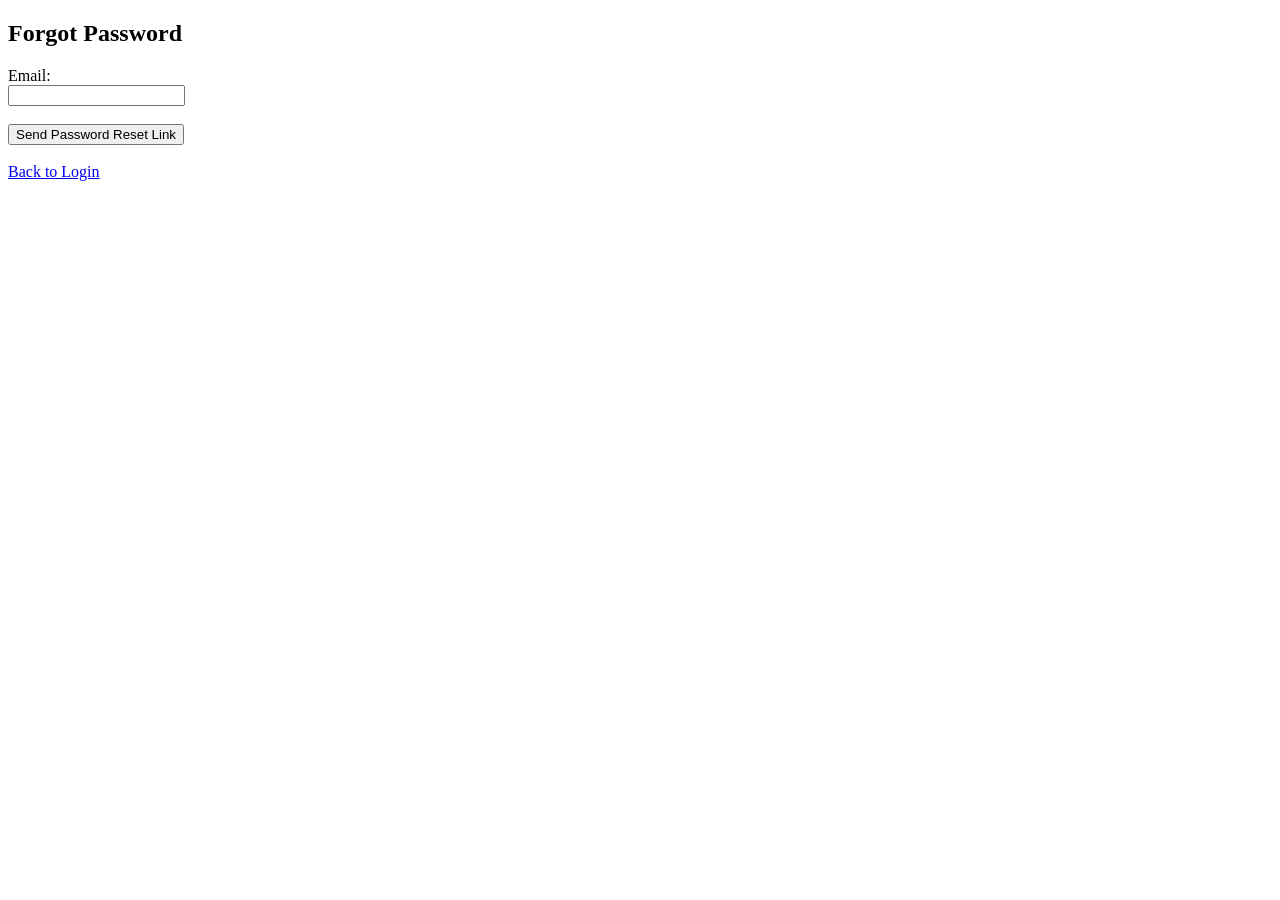
==== forgot-password.html @ 9b8cb16c "Assignment 2: HTML authentication pages(Register , login , dashboard , forgot-password , reset-passw" ====
<!DOCTYPE html>
<html>
<head>
    <title>Forgot Password</title>
</head>
<body>
    <h2>Forgot Password</h2>

    <form action="reset-password.html">
        <label>Email:</label><br>
        <input type="email" required><br><br>

        <button type="submit">Send Password Reset Link</button>
    </form>

    <br>
    <a href="login.html">Back to Login</a>
</body>
</html>
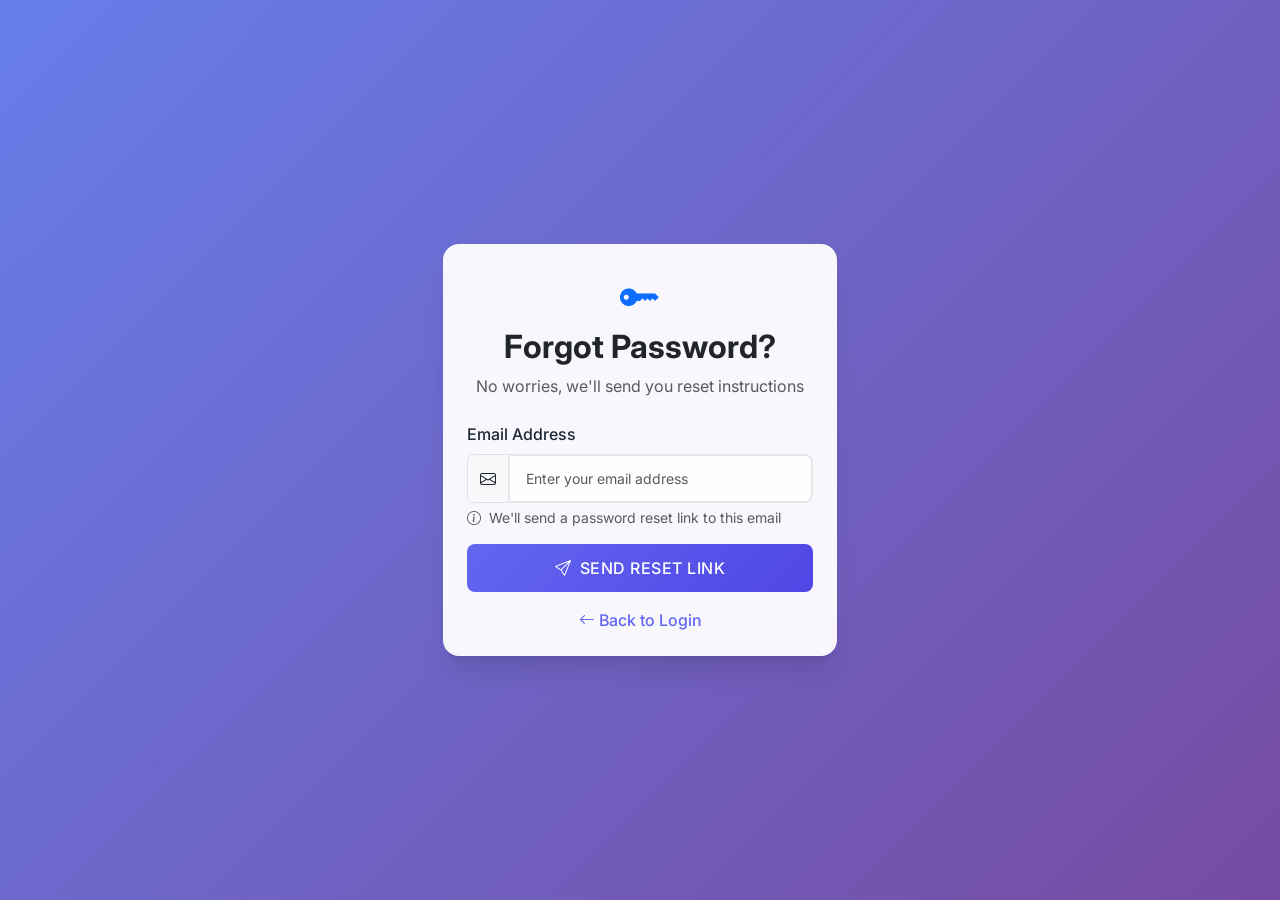
==== commit be8166c6: "Complete Assignment 2: Bootstrap 5 Authentication System with responsive design and bonus features" ====
--- a/forgot-password.html
+++ b/forgot-password.html
@@ -1,19 +1,91 @@
 <!DOCTYPE html>
-<html>
+<html lang="en">
 <head>
-    <title>Forgot Password</title>
+    <meta charset="UTF-8">
+    <meta name="viewport" content="width=device-width, initial-scale=1.0">
+    <title>Forgot Password - Authentication System</title>
+    <!-- Bootstrap 5 CSS -->
+    <link href="https://cdn.jsdelivr.net/npm/bootstrap@5.3.0/dist/css/bootstrap.min.css" rel="stylesheet">
+    <!-- Bootstrap Icons -->
+    <link href="https://cdn.jsdelivr.net/npm/bootstrap-icons@1.10.0/font/bootstrap-icons.css" rel="stylesheet">
+    <!-- Custom CSS -->
+    <link href="styles.css" rel="stylesheet">
 </head>
 <body>
-    <h2>Forgot Password</h2>
+    <div class="container-fluid vh-100 d-flex align-items-center justify-content-center">
+        <div class="row w-100 justify-content-center">
+            <div class="col-12 col-sm-8 col-md-6 col-lg-4">
+                <div class="card auth-card">
+                    <div class="card-body p-4">
+                        <div class="text-center mb-4">
+                            <i class="bi bi-key-fill text-primary fs-1 mb-3"></i>
+                            <h2 class="card-title fw-bold">Forgot Password?</h2>
+                            <p class="text-muted">No worries, we'll send you reset instructions</p>
+                        </div>
 
-    <form action="reset-password.html">
-        <label>Email:</label><br>
-        <input type="email" required><br><br>
+                        <form action="reset-password.html" id="forgotPasswordForm">
+                            <div class="mb-3">
+                                <label for="email" class="form-label">Email Address</label>
+                                <div class="input-group">
+                                    <span class="input-group-text"><i class="bi bi-envelope"></i></span>
+                                    <input type="email" class="form-control" id="email" name="email" 
+                                           placeholder="Enter your email address" required>
+                                </div>
+                                <div class="form-text">
+                                    <i class="bi bi-info-circle me-1"></i>
+                                    We'll send a password reset link to this email
+                                </div>
+                            </div>
 
-        <button type="submit">Send Password Reset Link</button>
-    </form>
+                            <div class="d-grid mb-3">
+                                <button type="submit" class="btn btn-primary">
+                                    <i class="bi bi-send me-2"></i>Send Reset Link
+                                </button>
+                            </div>
+                        </form>
 
-    <br>
-    <a href="login.html">Back to Login</a>
+                        <div class="text-center">
+                            <a href="index.html" class="auth-link">
+                                <i class="bi bi-arrow-left me-1"></i>Back to Login
+                            </a>
+                        </div>
+
+                        <!-- Success Message (Hidden by default) -->
+                        <div class="alert alert-success mt-3 d-none" id="successMessage">
+                            <i class="bi bi-check-circle me-2"></i>
+                            Password reset link has been sent to your email!
+                        </div>
+                    </div>
+                </div>
+            </div>
+        </div>
+    </div>
+
+    <!-- Bootstrap 5 JS Bundle -->
+    <script src="https://cdn.jsdelivr.net/npm/bootstrap@5.3.0/dist/js/bootstrap.bundle.min.js"></script>
+    <script>
+        document.getElementById('forgotPasswordForm').addEventListener('submit', function(e) {
+            e.preventDefault();
+            
+            const submitBtn = this.querySelector('button[type="submit"]');
+            const successMessage = document.getElementById('successMessage');
+            
+            // Add loading state
+            submitBtn.classList.add('btn-loading');
+            submitBtn.disabled = true;
+            
+            // Simulate API call
+            setTimeout(() => {
+                submitBtn.classList.remove('btn-loading');
+                submitBtn.disabled = false;
+                successMessage.classList.remove('d-none');
+                
+                // Redirect after showing success message
+                setTimeout(() => {
+                    window.location.href = 'reset-password.html';
+                }, 2000);
+            }, 1500);
+        });
+    </script>
 </body>
 </html>
--- a/styles.css
+++ b/styles.css
@@ -0,0 +1,214 @@
+/* Custom CSS for Authentication System */
+@import url('https://fonts.googleapis.com/css2?family=Inter:wght@300;400;500;600;700&display=swap');
+
+:root {
+    --primary-color: #6366f1;
+    --primary-dark: #4f46e5;
+    --secondary-color: #f8fafc;
+    --accent-color: #10b981;
+    --text-dark: #1f2937;
+    --text-light: #6b7280;
+    --border-color: #e5e7eb;
+    --error-color: #ef4444;
+    --success-color: #10b981;
+    --warning-color: #f59e0b;
+}
+
+* {
+    margin: 0;
+    padding: 0;
+    box-sizing: border-box;
+}
+
+body {
+    font-family: 'Inter', sans-serif;
+    background: linear-gradient(135deg, #667eea 0%, #764ba2 100%);
+    min-height: 100vh;
+    color: var(--text-dark);
+}
+
+/* Custom Card Styling */
+.auth-card {
+    background: rgba(255, 255, 255, 0.95);
+    backdrop-filter: blur(10px);
+    border: none;
+    border-radius: 16px;
+    box-shadow: 0 20px 25px -5px rgba(0, 0, 0, 0.1), 0 10px 10px -5px rgba(0, 0, 0, 0.04);
+    transition: all 0.3s ease;
+}
+
+.auth-card:hover {
+    transform: translateY(-5px);
+    box-shadow: 0 25px 50px -12px rgba(0, 0, 0, 0.25);
+}
+
+/* Custom Button Styling */
+.btn-primary {
+    background: linear-gradient(135deg, var(--primary-color), var(--primary-dark));
+    border: none;
+    border-radius: 8px;
+    padding: 12px 24px;
+    font-weight: 500;
+    transition: all 0.3s ease;
+    text-transform: uppercase;
+    letter-spacing: 0.5px;
+}
+
+.btn-primary:hover {
+    background: linear-gradient(135deg, var(--primary-dark), #3730a3);
+    transform: translateY(-2px);
+    box-shadow: 0 10px 20px rgba(99, 102, 241, 0.3);
+}
+
+.btn-outline-primary {
+    border: 2px solid var(--primary-color);
+    color: var(--primary-color);
+    border-radius: 8px;
+    padding: 10px 22px;
+    font-weight: 500;
+    transition: all 0.3s ease;
+}
+
+.btn-outline-primary:hover {
+    background: var(--primary-color);
+    border-color: var(--primary-color);
+    transform: translateY(-2px);
+}
+
+/* Custom Form Styling */
+.form-control {
+    border: 2px solid var(--border-color);
+    border-radius: 8px;
+    padding: 12px 16px;
+    font-size: 14px;
+    transition: all 0.3s ease;
+    background: rgba(255, 255, 255, 0.8);
+}
+
+.form-control:focus {
+    border-color: var(--primary-color);
+    box-shadow: 0 0 0 3px rgba(99, 102, 241, 0.1);
+    background: white;
+}
+
+.form-label {
+    font-weight: 500;
+    color: var(--text-dark);
+    margin-bottom: 8px;
+}
+
+/* Custom Link Styling */
+.auth-link {
+    color: var(--primary-color);
+    text-decoration: none;
+    font-weight: 500;
+    transition: all 0.3s ease;
+}
+
+.auth-link:hover {
+    color: var(--primary-dark);
+    text-decoration: underline;
+}
+
+/* Dashboard Navbar */
+.navbar-custom {
+    background: linear-gradient(135deg, var(--primary-color), var(--primary-dark));
+    box-shadow: 0 2px 4px rgba(0, 0, 0, 0.1);
+}
+
+.navbar-brand {
+    font-weight: 600;
+    font-size: 1.5rem;
+}
+
+/* Dashboard Content */
+.dashboard-content {
+    background: white;
+    border-radius: 16px;
+    box-shadow: 0 4px 6px -1px rgba(0, 0, 0, 0.1);
+    padding: 2rem;
+    margin-top: 2rem;
+}
+
+/* Responsive Design */
+@media (max-width: 768px) {
+    .auth-card {
+        margin: 1rem;
+        border-radius: 12px;
+    }
+    
+    .btn-primary, .btn-outline-primary {
+        width: 100%;
+        margin-bottom: 1rem;
+    }
+    
+    .dashboard-content {
+        margin: 1rem;
+        padding: 1.5rem;
+    }
+}
+
+/* Loading Animation */
+.btn-loading {
+    position: relative;
+    color: transparent;
+}
+
+.btn-loading::after {
+    content: "";
+    position: absolute;
+    width: 16px;
+    height: 16px;
+    top: 50%;
+    left: 50%;
+    margin-left: -8px;
+    margin-top: -8px;
+    border: 2px solid #ffffff;
+    border-radius: 50%;
+    border-top-color: transparent;
+    animation: spin 1s linear infinite;
+}
+
+@keyframes spin {
+    to {
+        transform: rotate(360deg);
+    }
+}
+
+/* Password Toggle */
+.password-toggle {
+    position: absolute;
+    right: 12px;
+    top: 50%;
+    transform: translateY(-50%);
+    background: none;
+    border: none;
+    color: var(--text-light);
+    cursor: pointer;
+    transition: color 0.3s ease;
+}
+
+.password-toggle:hover {
+    color: var(--primary-color);
+}
+
+/* Form Validation */
+.is-invalid {
+    border-color: var(--error-color);
+}
+
+.is-valid {
+    border-color: var(--success-color);
+}
+
+.invalid-feedback {
+    color: var(--error-color);
+    font-size: 0.875rem;
+    margin-top: 0.25rem;
+}
+
+.valid-feedback {
+    color: var(--success-color);
+    font-size: 0.875rem;
+    margin-top: 0.25rem;
+}
